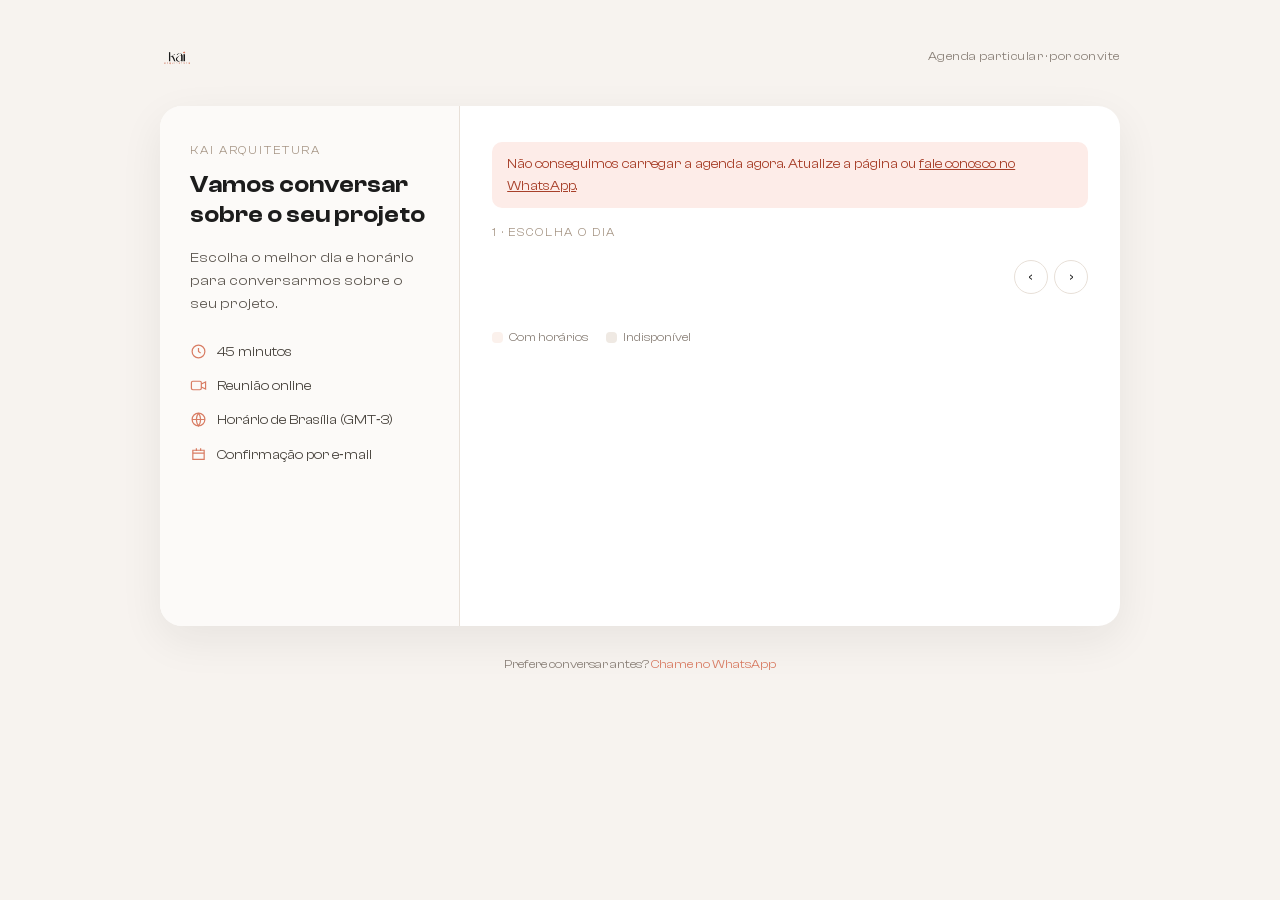
==== agendar-reuniao.html @ bb06108e "Adiciona agenda de reunioes (pagina oculta + painel da administradora) O site deixa de ser apenas as" ====
<!DOCTYPE html>
<html lang="pt-BR">
<head>
  <meta charset="UTF-8">
  <meta name="viewport" content="width=device-width, initial-scale=1.0">
  <meta name="robots" content="noindex, nofollow, noarchive, noimageindex">
  <meta name="referrer" content="no-referrer">
  <title>Agendar uma reunião | KAI Arquitetura</title>
  <link rel="icon" type="image/png" href="img/simbolo.png">
  <link rel="stylesheet" href="css/fonts.css">
  <link rel="stylesheet" href="css/agenda.css">
</head>
<body>

  <div class="ag-wrap">

    <div class="ag-top">
      <a href="https://kaiarquitetura.com.br"><img src="img/logo.png" alt="KAI Arquitetura"></a>
      <span class="ag-top__note">Agenda particular · por convite</span>
    </div>

    <div class="ag-card">

      <!-- coluna de informações -->
      <aside class="ag-side">
        <p class="ag-side__eyebrow">KAI Arquitetura</p>
        <h1 class="ag-side__title">Vamos conversar sobre o seu projeto</h1>
        <p class="ag-side__text" id="msgTopo">Escolha o melhor dia e horário para conversarmos sobre o seu projeto.</p>

        <div class="ag-meta">
          <div>
            <svg viewBox="0 0 24 24"><circle cx="12" cy="12" r="9"/><path d="M12 7v5l3 2"/></svg>
            <span id="metaDuracao">45 minutos</span>
          </div>
          <div>
            <svg viewBox="0 0 24 24"><rect x="2" y="6" width="14" height="12" rx="2"/><path d="M16 10l6-3v10l-6-3"/></svg>
            <span id="metaPlataforma">Reunião online</span>
          </div>
          <div>
            <svg viewBox="0 0 24 24"><circle cx="12" cy="12" r="9"/><path d="M3 12h18M12 3a15 15 0 0 1 0 18a15 15 0 0 1 0-18"/></svg>
            <span>Horário de Brasília (GMT‑3)</span>
          </div>
          <div>
            <svg viewBox="0 0 24 24"><path d="M4 6h16v13H4z"/><path d="M4 10h16M9 3v4M15 3v4"/></svg>
            <span id="metaAviso">Confirmação por e‑mail</span>
          </div>
        </div>
      </aside>

      <!-- coluna interativa -->
      <main class="ag-main">

        <div id="carregando" class="ag-load"><div class="ag-spin"></div></div>

        <div id="conteudo" hidden>
          <div id="erroGeral"></div>

          <!-- 1. calendário -->
          <section id="passoCalendario">
            <p class="ag-step">1 · Escolha o dia</p>
            <div class="cal-head">
              <span class="cal-head__month" id="calMes"></span>
              <div class="cal-nav">
                <button type="button" id="calAnterior" aria-label="Mês anterior">‹</button>
                <button type="button" id="calProximo" aria-label="Próximo mês">›</button>
              </div>
            </div>
            <div class="cal-grid" id="calGrade"></div>
            <div class="cal-legend">
              <span><i style="background:#FBF1EC"></i> Com horários</span>
              <span><i style="background:#EFE9E3"></i> Indisponível</span>
            </div>
          </section>

          <!-- 2. horários -->
          <section id="passoHorarios" class="ag-times" hidden>
            <p class="ag-times__day" id="horariosDia"></p>
            <div class="time-grid" id="horariosGrade"></div>
          </section>

          <!-- 3. dados -->
          <section id="passoFormulario" class="ag-form" hidden>
            <p class="ag-step">2 · Seus dados</p>

            <div class="ag-chosen">
              <span id="resumoEscolha"></span>
              <button type="button" id="trocarHorario">trocar</button>
            </div>

            <div id="erroForm"></div>

            <form id="formAgenda" novalidate>
              <input type="text" name="website" class="ag-hp" tabindex="-1" autocomplete="off" aria-hidden="true">

              <div class="ag-row">
                <div class="ag-field">
                  <label for="campoNome">Nome completo *</label>
                  <input class="ag-input" id="campoNome" name="nome" type="text" required autocomplete="name" maxlength="80">
                </div>
                <div class="ag-field">
                  <label for="campoEmail">E‑mail *</label>
                  <input class="ag-input" id="campoEmail" name="email" type="email" required autocomplete="email" maxlength="120">
                </div>
              </div>

              <div class="ag-row">
                <div class="ag-field">
                  <label for="campoTelefone">WhatsApp (opcional)</label>
                  <input class="ag-input" id="campoTelefone" name="telefone" type="tel" autocomplete="tel" maxlength="30" placeholder="(11) 90000-0000">
                </div>
                <div class="ag-field">
                  <label for="campoAssunto">Sobre o que quer falar?</label>
                  <select class="ag-select" id="campoAssunto" name="assunto">
                    <option value="">Selecione…</option>
                    <option>Projeto de interiores</option>
                    <option>Projeto arquitetônico</option>
                    <option>Reforma</option>
                    <option>Consultoria</option>
                    <option>Acompanhamento de obra</option>
                    <option>Outro assunto</option>
                  </select>
                </div>
              </div>

              <div class="ag-field">
                <label for="campoObs">Conte um pouco sobre o que você precisa (opcional)</label>
                <textarea class="ag-textarea" id="campoObs" name="observacoes" maxlength="800"></textarea>
              </div>

              <button type="submit" class="ag-btn" id="botaoEnviar">Solicitar reunião</button>
              <p style="font-size:0.76rem;color:var(--muted);text-align:center;margin-top:0.8rem;">
                O horário fica reservado para você. A confirmação chega por e‑mail com o link da reunião.
              </p>
            </form>
          </section>

          <!-- 4. sucesso -->
          <section id="passoSucesso" hidden>
            <div class="ag-sucesso">
              <div class="ag-sucesso__icon">
                <svg viewBox="0 0 24 24"><path d="M4 12.5l5.5 5.5L20 7"/></svg>
              </div>
              <h2>Pedido enviado!</h2>
              <p>Recebemos sua solicitação e o horário já está reservado no seu nome.</p>
              <div class="ag-sucesso__box" id="sucessoResumo"></div>
              <p>Assim que a reunião for confirmada, você recebe um e‑mail com o link de acesso e o convite para adicionar na sua agenda.</p>
            </div>
          </section>
        </div>
      </main>
    </div>

    <p class="ag-rodape">
      Prefere conversar antes? <a href="https://wa.me/5511925049959" target="_blank" rel="noopener">Chame no WhatsApp</a>
    </p>
  </div>

  <script src="js/agendar.js"></script>
</body>
</html>
---- css/fonts.css ----
@font-face {
  font-family: 'ClashDisplay';
  src: url('../fonts/ClashDisplay-Variable.woff2') format('woff2'),
       url('../fonts/ClashDisplay-Variable.woff') format('woff');
  font-weight: 200 700;
  font-display: swap;
  font-style: normal;
}
---- css/agenda.css ----
/* ===== Agenda KAI — pagina de agendamento e painel administrativo ===== */

:root {
  --bg: #F7F3EF;
  --coral: #D87C63;
  --black: #1C1C1C;
  --beige: #D9CFC5;
  --beige-dark: #A89888;
  --peach: #F0BBA3;
  --white: #FFFFFF;
  --muted: #8A8078;
  --line: #E8E0D8;
  --font: 'ClashDisplay', -apple-system, BlinkMacSystemFont, 'Segoe UI', sans-serif;
}

*, *::before, *::after { margin: 0; padding: 0; box-sizing: border-box; }

/* precisa vencer os display: grid/flex das classes abaixo */
[hidden] { display: none !important; }

body {
  font-family: var(--font);
  background: var(--bg);
  color: var(--black);
  line-height: 1.6;
  min-height: 100vh;
  -webkit-font-smoothing: antialiased;
}

a { color: inherit; text-decoration: none; }
button { font-family: inherit; cursor: pointer; border: none; background: none; color: inherit; }
img { max-width: 100%; height: auto; display: block; }

.ag-wrap { max-width: 1000px; margin: 0 auto; padding: 2.5rem 1.25rem 4rem; }

/* ---------- topo ---------- */
.ag-top { display: flex; align-items: center; justify-content: space-between; gap: 1rem; margin-bottom: 2rem; }
.ag-top img { height: 34px; width: auto; }
.ag-top__note { font-size: 0.78rem; color: var(--muted); letter-spacing: 0.04em; }

/* ---------- cartao principal ---------- */
.ag-card {
  background: var(--white);
  border-radius: 22px;
  box-shadow: 0 14px 44px rgba(28, 28, 28, 0.07);
  overflow: hidden;
  display: grid;
  grid-template-columns: 300px 1fr;
  min-height: 520px;
}

.ag-side { padding: 2.25rem 1.9rem; border-right: 1px solid var(--line); background: #FCFAF8; }
.ag-side__eyebrow { font-size: 0.72rem; letter-spacing: 0.16em; text-transform: uppercase; color: var(--beige-dark); margin-bottom: 0.6rem; }
.ag-side__title { font-size: 1.5rem; font-weight: 600; line-height: 1.25; margin-bottom: 1rem; }
.ag-side__text { font-size: 0.9rem; color: #5f5952; margin-bottom: 1.6rem; }

.ag-meta { display: flex; flex-direction: column; gap: 0.75rem; font-size: 0.87rem; color: #4a453f; }
.ag-meta div { display: flex; align-items: flex-start; gap: 0.6rem; }
.ag-meta svg { flex: none; width: 17px; height: 17px; margin-top: 2px; stroke: var(--coral); fill: none; stroke-width: 1.7; }

.ag-main { padding: 2.25rem 2rem; display: flex; flex-direction: column; }
.ag-step { font-size: 0.72rem; letter-spacing: 0.16em; text-transform: uppercase; color: var(--beige-dark); margin-bottom: 1.1rem; }

/* ---------- calendario ---------- */
.cal-head { display: flex; align-items: center; justify-content: space-between; margin-bottom: 1rem; }
.cal-head__month { font-size: 1.05rem; font-weight: 600; }
.cal-nav { display: flex; gap: 0.4rem; }
.cal-nav button {
  width: 34px; height: 34px; border-radius: 50%; border: 1px solid var(--line);
  display: grid; place-items: center; font-size: 1rem; color: var(--black); transition: 0.2s;
}
.cal-nav button:hover:not(:disabled) { background: var(--black); color: var(--white); border-color: var(--black); }
.cal-nav button:disabled { opacity: 0.28; cursor: not-allowed; }

.cal-grid { display: grid; grid-template-columns: repeat(7, 1fr); gap: 5px; }
.cal-dow { text-align: center; font-size: 0.68rem; letter-spacing: 0.08em; text-transform: uppercase; color: var(--beige-dark); padding-bottom: 0.5rem; }

.cal-day {
  aspect-ratio: 1; border-radius: 12px; display: grid; place-items: center;
  font-size: 0.92rem; font-weight: 500; color: #C4BBB2; position: relative; transition: 0.18s;
}
.cal-day.is-free { background: #FBF1EC; color: var(--coral); font-weight: 600; cursor: pointer; }
.cal-day.is-free:hover { background: var(--coral); color: var(--white); transform: translateY(-1px); }
.cal-day.is-selected { background: var(--black); color: var(--white); }
.cal-day.is-today::after {
  content: ''; position: absolute; bottom: 6px; width: 4px; height: 4px; border-radius: 50%; background: currentColor;
}
.cal-day.is-empty { visibility: hidden; }

.cal-legend { display: flex; gap: 1.1rem; font-size: 0.75rem; color: var(--muted); margin-top: 1.1rem; }
.cal-legend span { display: flex; align-items: center; gap: 0.4rem; }
.cal-legend i { width: 11px; height: 11px; border-radius: 4px; display: inline-block; }

/* ---------- horarios ---------- */
.ag-times { margin-top: 1.6rem; border-top: 1px solid var(--line); padding-top: 1.4rem; }
.ag-times__day { font-size: 0.95rem; font-weight: 600; margin-bottom: 0.9rem; }
.time-grid { display: grid; grid-template-columns: repeat(auto-fill, minmax(94px, 1fr)); gap: 0.55rem; }
.time-btn {
  padding: 0.7rem 0.4rem; border: 1px solid var(--line); border-radius: 10px;
  font-size: 0.9rem; font-weight: 500; text-align: center; background: var(--white); transition: 0.18s;
}
.time-btn:hover { border-color: var(--coral); color: var(--coral); }
.time-btn.is-selected { background: var(--coral); border-color: var(--coral); color: var(--white); }

/* ---------- formulario ---------- */
.ag-form { margin-top: 1.6rem; border-top: 1px solid var(--line); padding-top: 1.4rem; }
.ag-chosen {
  background: #FBF1EC; border-radius: 12px; padding: 0.85rem 1rem; margin-bottom: 1.2rem;
  font-size: 0.9rem; display: flex; align-items: center; justify-content: space-between; gap: 0.8rem;
}
.ag-chosen strong { font-weight: 600; }
.ag-chosen button { font-size: 0.78rem; color: var(--muted); text-decoration: underline; flex: none; }

.ag-field { margin-bottom: 0.85rem; }
.ag-field label { display: block; font-size: 0.79rem; color: var(--muted); margin-bottom: 0.32rem; }
.ag-input, .ag-textarea, .ag-select {
  width: 100%; padding: 0.72rem 0.9rem; border: 1px solid var(--line); border-radius: 10px;
  font-family: inherit; font-size: 0.92rem; color: var(--black); background: var(--white); transition: 0.18s;
}
.ag-input:focus, .ag-textarea:focus, .ag-select:focus { outline: none; border-color: var(--coral); box-shadow: 0 0 0 3px rgba(216, 124, 99, 0.12); }
.ag-textarea { resize: vertical; min-height: 84px; }
.ag-row { display: grid; grid-template-columns: 1fr 1fr; gap: 0.85rem; }
.ag-hp { position: absolute; left: -9999px; opacity: 0; height: 0; }

.ag-btn {
  display: inline-flex; align-items: center; justify-content: center; gap: 0.5rem;
  padding: 0.85rem 1.9rem; border-radius: 999px; background: var(--coral); color: var(--white);
  font-size: 0.95rem; font-weight: 600; transition: 0.2s; width: 100%;
}
.ag-btn:hover:not(:disabled) { background: #C56A52; }
.ag-btn:disabled { opacity: 0.55; cursor: not-allowed; }
.ag-btn--ghost { background: transparent; color: var(--black); border: 1px solid var(--line); }
.ag-btn--ghost:hover:not(:disabled) { background: var(--black); color: var(--white); border-color: var(--black); }
.ag-btn--sm { width: auto; padding: 0.55rem 1.2rem; font-size: 0.84rem; }

.ag-erro { background: #FDECE8; color: #A8402A; border-radius: 10px; padding: 0.7rem 0.95rem; font-size: 0.86rem; margin-bottom: 1rem; }
.ag-aviso { background: #FFF6E5; color: #8A6516; border-radius: 10px; padding: 0.7rem 0.95rem; font-size: 0.86rem; margin-bottom: 1rem; }
.ag-ok { background: #EAF6EE; color: #2F6B44; border-radius: 10px; padding: 0.7rem 0.95rem; font-size: 0.86rem; margin-bottom: 1rem; }

.ag-vazio { text-align: center; color: var(--muted); font-size: 0.9rem; padding: 2.5rem 1rem; }
.ag-load { display: grid; place-items: center; padding: 3rem 1rem; }
.ag-spin { width: 26px; height: 26px; border: 2px solid var(--line); border-top-color: var(--coral); border-radius: 50%; animation: gira 0.8s linear infinite; }
@keyframes gira { to { transform: rotate(360deg); } }

/* ---------- sucesso ---------- */
.ag-sucesso { text-align: center; padding: 2.5rem 1rem; }
.ag-sucesso__icon { width: 66px; height: 66px; margin: 0 auto 1.3rem; border-radius: 50%; background: #FBF1EC; display: grid; place-items: center; }
.ag-sucesso__icon svg { width: 32px; height: 32px; stroke: var(--coral); fill: none; stroke-width: 2.4; stroke-linecap: round; stroke-linejoin: round; }
.ag-sucesso h2 { font-size: 1.35rem; font-weight: 600; margin-bottom: 0.7rem; }
.ag-sucesso p { font-size: 0.94rem; color: #5f5952; max-width: 400px; margin: 0 auto 0.5rem; }
.ag-sucesso__box { background: #FBF1EC; border-radius: 14px; padding: 1.1rem; margin: 1.5rem auto; max-width: 340px; font-size: 0.95rem; }

.ag-rodape { text-align: center; font-size: 0.78rem; color: var(--muted); margin-top: 1.8rem; }
.ag-rodape a { color: var(--coral); }

/* ================= painel administrativo ================= */
.adm-wrap { max-width: 940px; margin: 0 auto; padding: 2.5rem 1.25rem 4rem; }
.adm-login { max-width: 380px; margin: 12vh auto; background: var(--white); border-radius: 20px; padding: 2.4rem 2rem; box-shadow: 0 14px 44px rgba(28,28,28,.07); }
.adm-login h1 { font-size: 1.25rem; font-weight: 600; margin-bottom: 0.4rem; }
.adm-login p { font-size: 0.86rem; color: var(--muted); margin-bottom: 1.5rem; }

.adm-head { display: flex; align-items: center; justify-content: space-between; gap: 1rem; margin-bottom: 1.6rem; flex-wrap: wrap; }
.adm-head h1 { font-size: 1.4rem; font-weight: 600; }

.adm-tabs { display: flex; gap: 0.4rem; background: #EFE9E3; padding: 4px; border-radius: 999px; margin-bottom: 1.6rem; width: fit-content; }
.adm-tab { padding: 0.5rem 1.2rem; border-radius: 999px; font-size: 0.87rem; font-weight: 500; color: #6b645d; transition: 0.2s; }
.adm-tab.is-active { background: var(--white); color: var(--black); box-shadow: 0 2px 8px rgba(28,28,28,.06); }

.adm-panel { display: none; }
.adm-panel.is-active { display: block; }

.adm-box { background: var(--white); border-radius: 18px; padding: 1.6rem; box-shadow: 0 8px 28px rgba(28,28,28,.05); margin-bottom: 1.2rem; }
.adm-box h2 { font-size: 1.03rem; font-weight: 600; margin-bottom: 0.35rem; }
.adm-box__hint { font-size: 0.83rem; color: var(--muted); margin-bottom: 1.2rem; }

.adm-item { border: 1px solid var(--line); border-radius: 14px; padding: 1.1rem 1.2rem; margin-bottom: 0.8rem; }
.adm-item__top { display: flex; align-items: flex-start; justify-content: space-between; gap: 1rem; flex-wrap: wrap; }
.adm-item__quando { font-size: 1rem; font-weight: 600; }
.adm-item__quem { font-size: 0.88rem; color: #5f5952; margin-top: 0.25rem; }
.adm-item__obs { font-size: 0.86rem; color: #6b645d; margin-top: 0.7rem; background: var(--bg); border-radius: 8px; padding: 0.6rem 0.8rem; white-space: pre-wrap; }
.adm-item__acoes { display: flex; gap: 0.5rem; margin-top: 0.9rem; flex-wrap: wrap; align-items: center; }
.adm-item.is-passada { opacity: 0.55; }

.tag { font-size: 0.7rem; letter-spacing: 0.06em; text-transform: uppercase; padding: 0.22rem 0.6rem; border-radius: 999px; font-weight: 600; flex: none; }
.tag--pend { background: #FFF1DB; color: #9A6C13; }
.tag--conf { background: #E7F4EC; color: #2F6B44; }

.adm-dia { display: grid; grid-template-columns: 108px 1fr; gap: 0.8rem; align-items: start; padding: 0.65rem 0; border-bottom: 1px solid var(--line); }
.adm-dia:last-child { border-bottom: none; }
.adm-dia__nome { font-size: 0.9rem; font-weight: 500; padding-top: 0.45rem; }
.adm-faixas { display: flex; flex-direction: column; gap: 0.45rem; }
.adm-faixa { display: flex; align-items: center; gap: 0.45rem; }
.adm-faixa input { width: 92px; padding: 0.45rem 0.55rem; border: 1px solid var(--line); border-radius: 8px; font-family: inherit; font-size: 0.86rem; }
.adm-faixa button, .adm-remover { color: var(--muted); font-size: 1.05rem; line-height: 1; padding: 0.3rem; }
.adm-faixa button:hover, .adm-remover:hover { color: #C0392B; }
.adm-add { font-size: 0.8rem; color: var(--coral); text-decoration: underline; align-self: flex-start; }
.adm-folga { font-size: 0.83rem; color: var(--muted); padding-top: 0.5rem; }

.adm-bloqueio { display: flex; align-items: center; gap: 0.6rem; padding: 0.6rem 0; border-bottom: 1px solid var(--line); flex-wrap: wrap; }
.adm-bloqueio:last-of-type { border-bottom: none; }
.adm-bloqueio input[type="date"] { padding: 0.45rem 0.55rem; border: 1px solid var(--line); border-radius: 8px; font-family: inherit; font-size: 0.86rem; }
.adm-bloqueio input[type="text"] { flex: 1; min-width: 120px; padding: 0.45rem 0.7rem; border: 1px solid var(--line); border-radius: 8px; font-family: inherit; font-size: 0.86rem; }

.adm-grade { display: grid; grid-template-columns: repeat(auto-fit, minmax(180px, 1fr)); gap: 0.9rem; }
.adm-status { display: flex; flex-wrap: wrap; gap: 0.5rem; font-size: 0.78rem; }
.adm-status span { padding: 0.3rem 0.7rem; border-radius: 999px; background: var(--bg); color: var(--muted); }
.adm-status span.on { background: #E7F4EC; color: #2F6B44; }

.adm-salvar { position: sticky; bottom: 1rem; display: flex; justify-content: flex-end; gap: 0.7rem; align-items: center; }
.adm-salvar .ag-btn { width: auto; box-shadow: 0 8px 24px rgba(216,124,99,.32); }

/* ---------- responsivo ---------- */
@media (max-width: 820px) {
  .ag-card { grid-template-columns: 1fr; }
  .ag-side { border-right: none; border-bottom: 1px solid var(--line); padding: 1.8rem 1.4rem; }
  .ag-main { padding: 1.6rem 1.4rem; }
}

@media (max-width: 520px) {
  .ag-wrap, .adm-wrap { padding: 1.5rem 0.9rem 3rem; }
  .ag-row { grid-template-columns: 1fr; }
  .cal-day { border-radius: 10px; font-size: 0.85rem; }
  .time-grid { grid-template-columns: repeat(auto-fill, minmax(80px, 1fr)); }
  .adm-dia { grid-template-columns: 1fr; }
  .adm-dia__nome { padding-top: 0; }
  .adm-tabs { width: 100%; }
  .adm-tab { flex: 1; text-align: center; padding: 0.5rem 0.5rem; }
}
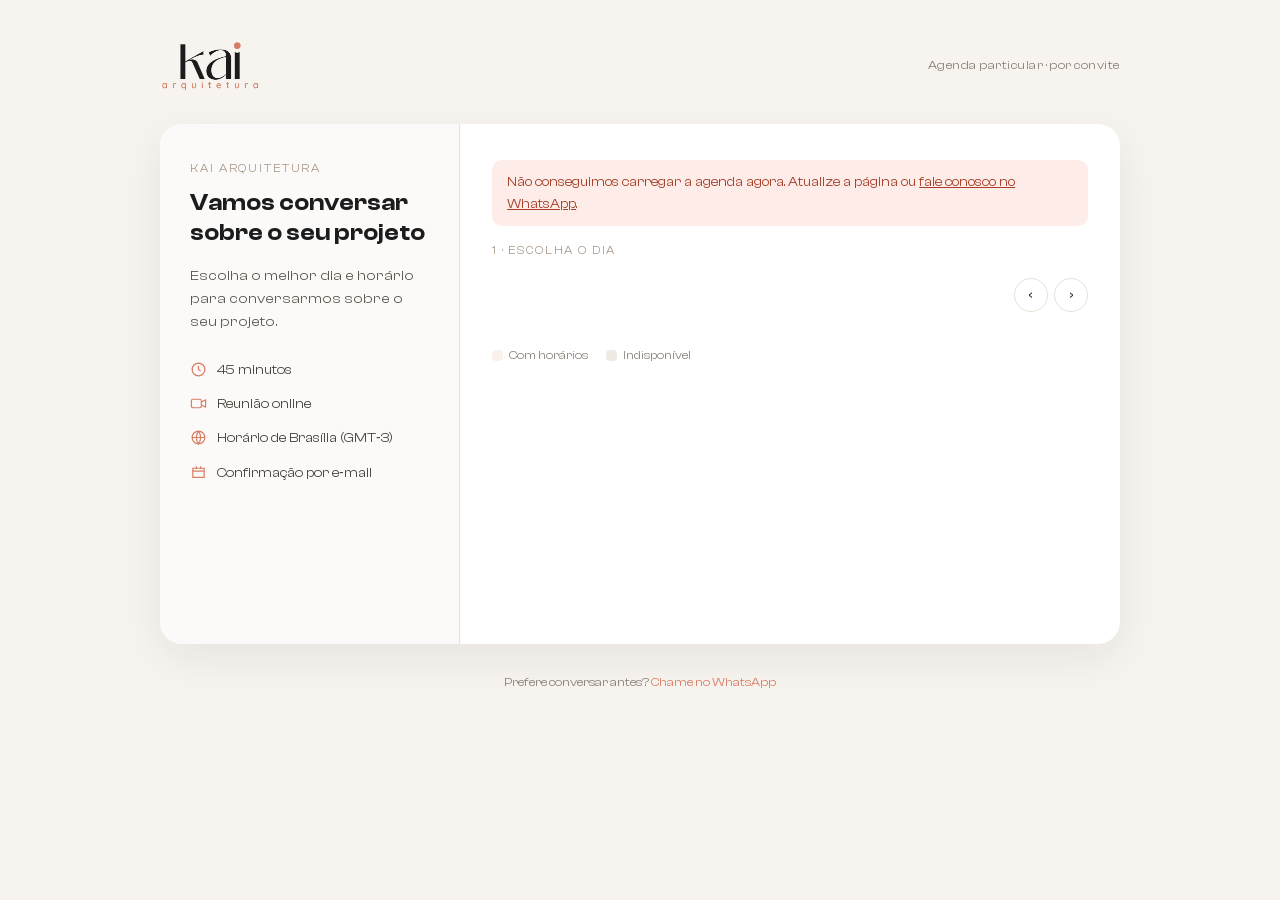
==== commit 9cbd239b: "Logo maior, convite pela admin, feriados e lembretes revisados - Logo: usa um logo-wordmark.png reco" ====
--- a/agendar-reuniao.html
+++ b/agendar-reuniao.html
@@ -15,7 +15,7 @@
   <div class="ag-wrap">
 
     <div class="ag-top">
-      <a href="https://kaiarquitetura.com.br"><img src="img/logo.png" alt="KAI Arquitetura"></a>
+      <a href="https://kaiarquitetura.com.br"><img src="img/logo-wordmark.png" alt="KAI Arquitetura"></a>
       <span class="ag-top__note">Agenda particular · por convite</span>
     </div>
 
--- a/css/agenda.css
+++ b/css/agenda.css
@@ -35,7 +35,7 @@
 
 /* ---------- topo ---------- */
 .ag-top { display: flex; align-items: center; justify-content: space-between; gap: 1rem; margin-bottom: 2rem; }
-.ag-top img { height: 34px; width: auto; }
+.ag-top img { height: 52px; width: auto; }
 .ag-top__note { font-size: 0.78rem; color: var(--muted); letter-spacing: 0.04em; }
 
 /* ---------- cartao principal ---------- */
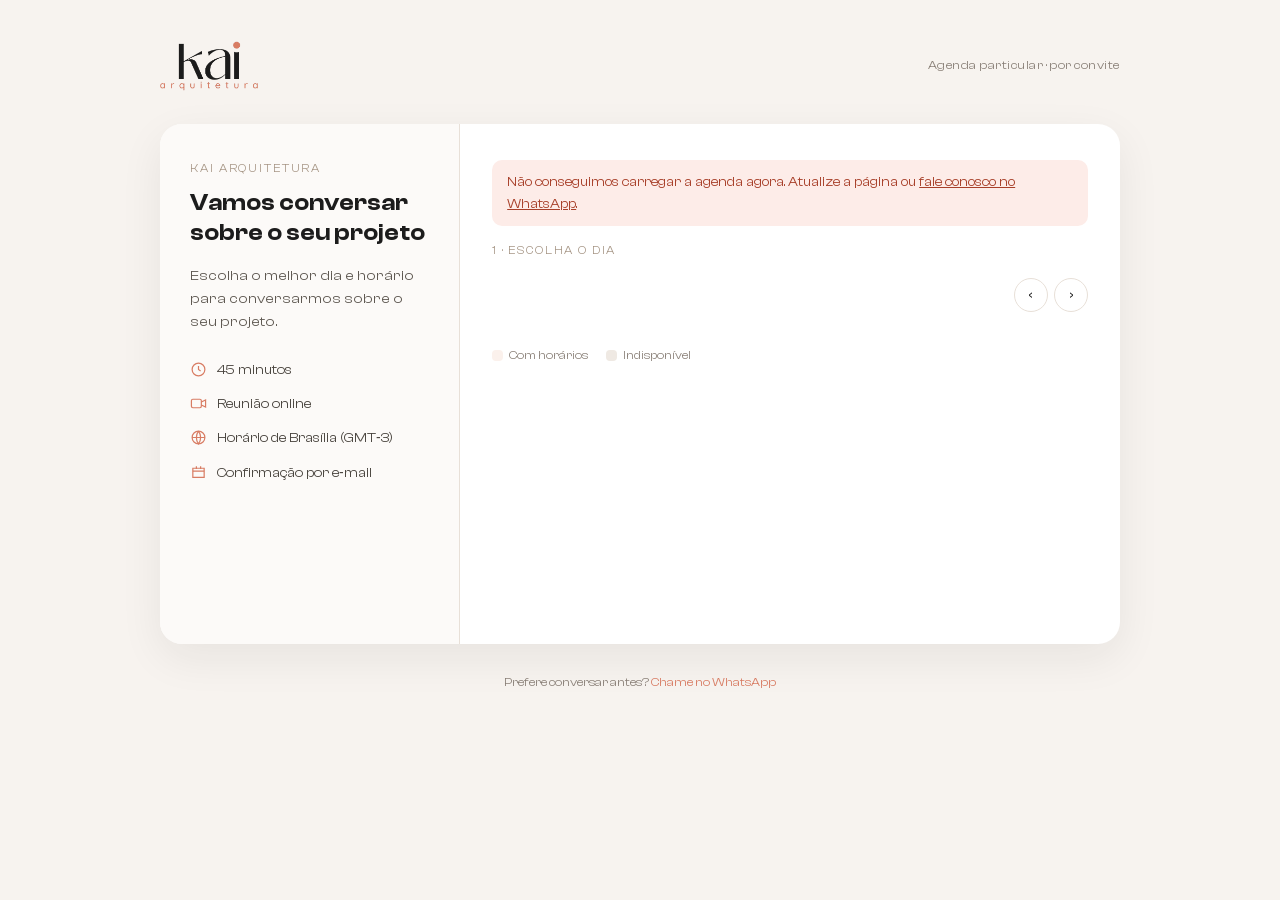
==== commit 94249aad: "Reestruturacao de servicos: novos cards nas paginas de servico, home e contato - Home: nova frase in" ====
--- a/agendar-reuniao.html
+++ b/agendar-reuniao.html
@@ -8,7 +8,7 @@
   <title>Agendar uma reunião | KAI Arquitetura</title>
   <link rel="icon" type="image/png" href="img/simbolo.png">
   <link rel="stylesheet" href="css/fonts.css">
-  <link rel="stylesheet" href="css/agenda.css">
+  <link rel="stylesheet" href="css/agenda.css?v=4">
 </head>
 <body>
 
@@ -109,14 +109,13 @@
                   <input class="ag-input" id="campoTelefone" name="telefone" type="tel" autocomplete="tel" maxlength="30" placeholder="(11) 90000-0000">
                 </div>
                 <div class="ag-field">
-                  <label for="campoAssunto">Sobre o que quer falar?</label>
+                  <label for="campoAssunto">Sobre o que quer falar? (opcional)</label>
                   <select class="ag-select" id="campoAssunto" name="assunto">
                     <option value="">Selecione…</option>
-                    <option>Projeto de interiores</option>
-                    <option>Projeto arquitetônico</option>
+                    <option>Projeto</option>
+                    <option>Consultoria</option>
+                    <option>Acompanhamento de Obra</option>
                     <option>Reforma</option>
-                    <option>Consultoria</option>
-                    <option>Acompanhamento de obra</option>
                     <option>Outro assunto</option>
                   </select>
                 </div>
@@ -144,6 +143,9 @@
               <p>Recebemos sua solicitação e o horário já está reservado no seu nome.</p>
               <div class="ag-sucesso__box" id="sucessoResumo"></div>
               <p>Assim que a reunião for confirmada, você recebe um e‑mail com o link de acesso e o convite para adicionar na sua agenda.</p>
+              <p style="background:#FFF6E5;color:#8A6516;border-radius:12px;padding:0.85rem 1rem;font-size:0.9rem;max-width:420px;margin:1.2rem auto 0;">
+                📩 O e‑mail chega de <strong>KAI Arquitetura</strong> (agenda@send.kaiarquitetura.com.br). Se não encontrar, <strong>confira a caixa de spam / lixo eletrônico</strong> e marque como “não é spam”.
+              </p>
             </div>
           </section>
         </div>
@@ -151,10 +153,10 @@
     </div>
 
     <p class="ag-rodape">
-      Prefere conversar antes? <a href="https://wa.me/5511925049959" target="_blank" rel="noopener">Chame no WhatsApp</a>
+      Prefere conversar antes? <a href="https://wa.me/5511925049959?text=Ol%C3%A1%2C%20KAI%21%20Gostaria%20de%20ter%20uma%20conversa%20r%C3%A1pida%20para%20tirar%20algumas%20d%C3%BAvidas." target="_blank" rel="noopener">Chame no WhatsApp</a>
     </p>
   </div>
 
-  <script src="js/agendar.js"></script>
+  <script src="js/agendar.js?v=4"></script>
 </body>
 </html>
--- a/css/agenda.css
+++ b/css/agenda.css
@@ -209,6 +209,23 @@
 .adm-salvar { position: sticky; bottom: 1rem; display: flex; justify-content: flex-end; gap: 0.7rem; align-items: center; }
 .adm-salvar .ag-btn { width: auto; box-shadow: 0 8px 24px rgba(216,124,99,.32); }
 
+/* ---------- sino de notificações ---------- */
+.adm-sino { position: relative; }
+.adm-sino__btn { width: 40px; height: 40px; border-radius: 50%; border: 1px solid var(--line); display: grid; place-items: center; color: var(--black); background: var(--white); transition: 0.2s; }
+.adm-sino__btn:hover { border-color: var(--coral); color: var(--coral); }
+.adm-sino__badge { position: absolute; top: -4px; right: -4px; min-width: 18px; height: 18px; padding: 0 4px; border-radius: 999px; background: var(--coral); color: #fff; font-size: 0.68rem; font-weight: 600; display: grid; place-items: center; }
+.adm-sino__menu { position: absolute; top: 48px; right: 0; width: 320px; max-width: 86vw; max-height: 70vh; overflow-y: auto; background: var(--white); border: 1px solid var(--line); border-radius: 14px; box-shadow: 0 14px 44px rgba(28,28,28,.14); z-index: 50; padding: 0.5rem; }
+.adm-ev { display: flex; gap: 0.6rem; align-items: flex-start; padding: 0.7rem 0.6rem; border-radius: 10px; font-size: 0.86rem; }
+.adm-ev + .adm-ev { border-top: 1px solid var(--line); }
+.adm-ev__dot { flex: none; width: 9px; height: 9px; border-radius: 50%; margin-top: 5px; }
+.adm-ev__quando { font-size: 0.74rem; color: var(--muted); margin-top: 2px; }
+.adm-ev--vazio { text-align: center; color: var(--muted); padding: 1.6rem 1rem; font-size: 0.86rem; }
+
+/* tags extras do histórico */
+.tag--canc { background: #FDECE8; color: #A8402A; }
+.tag--real { background: #EEF1F5; color: #4A5568; }
+.tag--conv { background: #FFF1DB; color: #9A6C13; }
+
 /* ---------- responsivo ---------- */
 @media (max-width: 820px) {
   .ag-card { grid-template-columns: 1fr; }
